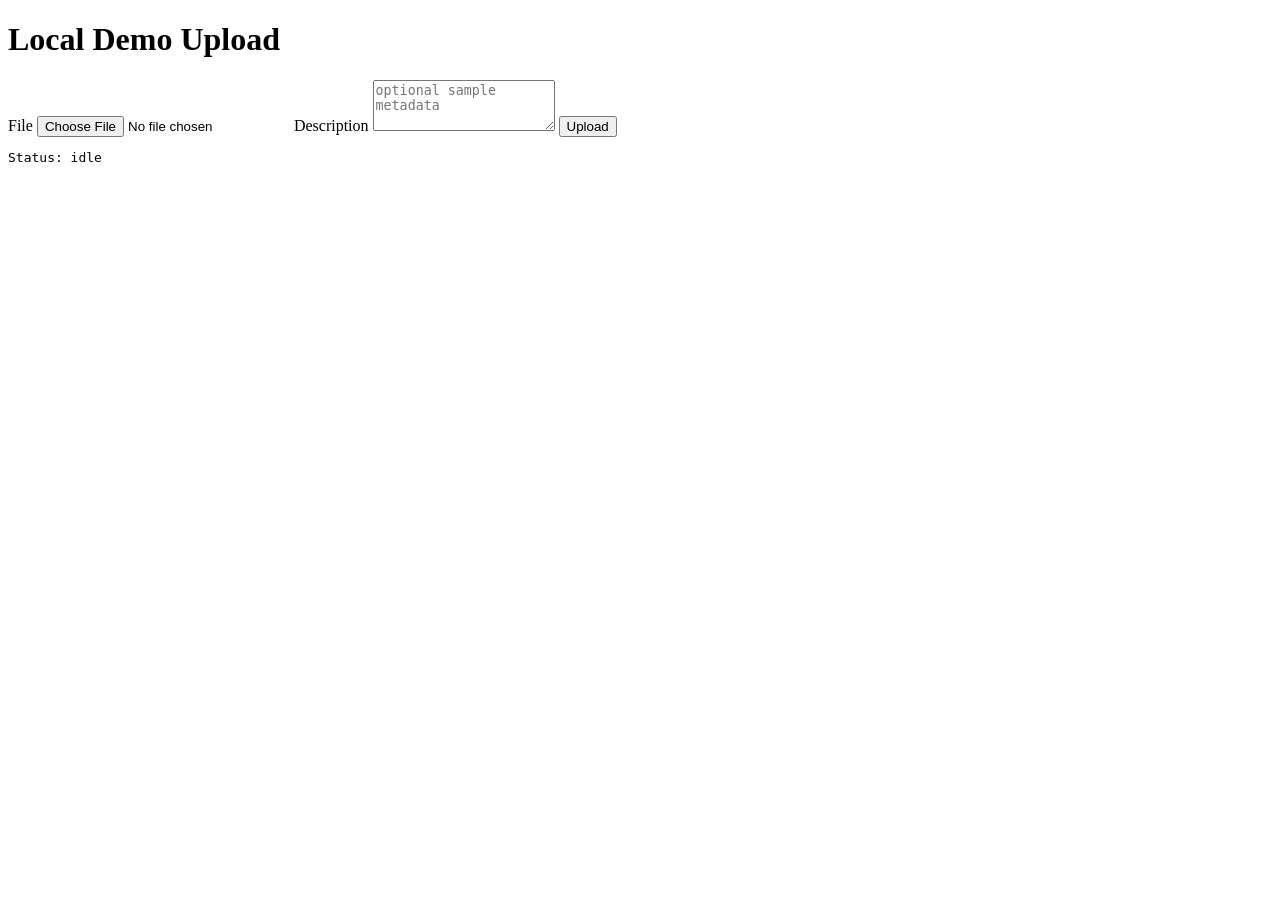
==== Ellito/demo_index.html @ 0b97d854 "connects to sample database" ====
<!doctype html>
<html lang="en">
<head>
  <meta charset="utf-8" />
  <meta name="viewport" content="width=device-width,initial-scale=1" />
  <title>Local Demo Upload</title>
</head>
<body>
  <h1>Local Demo Upload</h1>
  <form id="uploadForm">
    <label>File
      <input id="fileInput" type="file" required />
    </label>
    <label>Description
      <textarea id="description" rows="3" placeholder="optional sample metadata"></textarea>
    </label>
    <button type="submit">Upload</button>
  </form>

  <pre id="result">Status: idle</pre>

  <script src="/demo_app.js"></script>
</body>
</html>
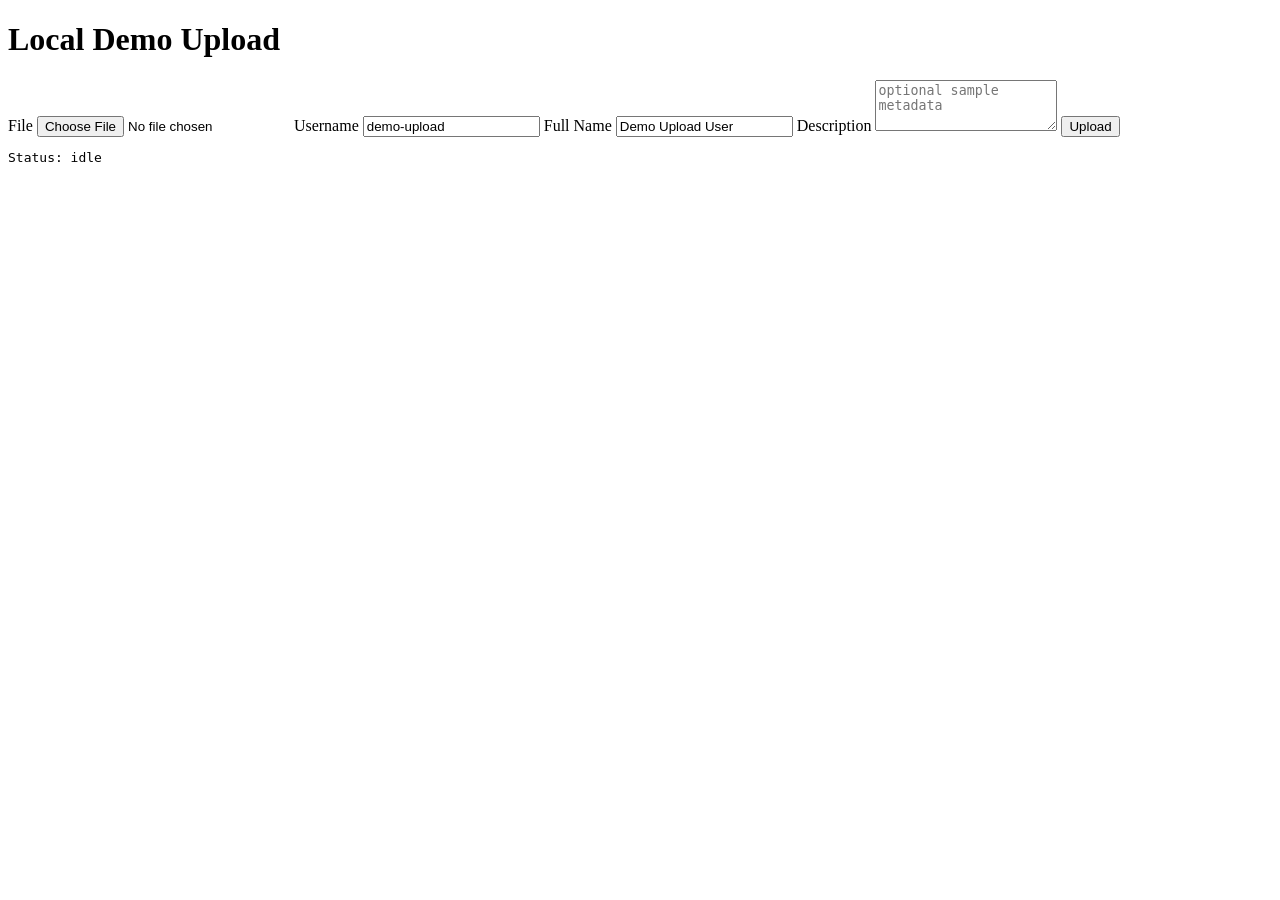
==== commit b62567be: "new elliott attempt" ====
--- a/Ellito/demo_index.html
+++ b/Ellito/demo_index.html
@@ -11,6 +11,12 @@
     <label>File
       <input id="fileInput" type="file" required />
     </label>
+    <label>Username
+      <input id="username" type="text" value="demo-upload" required />
+    </label>
+    <label>Full Name
+      <input id="fullName" type="text" value="Demo Upload User" />
+    </label>
     <label>Description
       <textarea id="description" rows="3" placeholder="optional sample metadata"></textarea>
     </label>
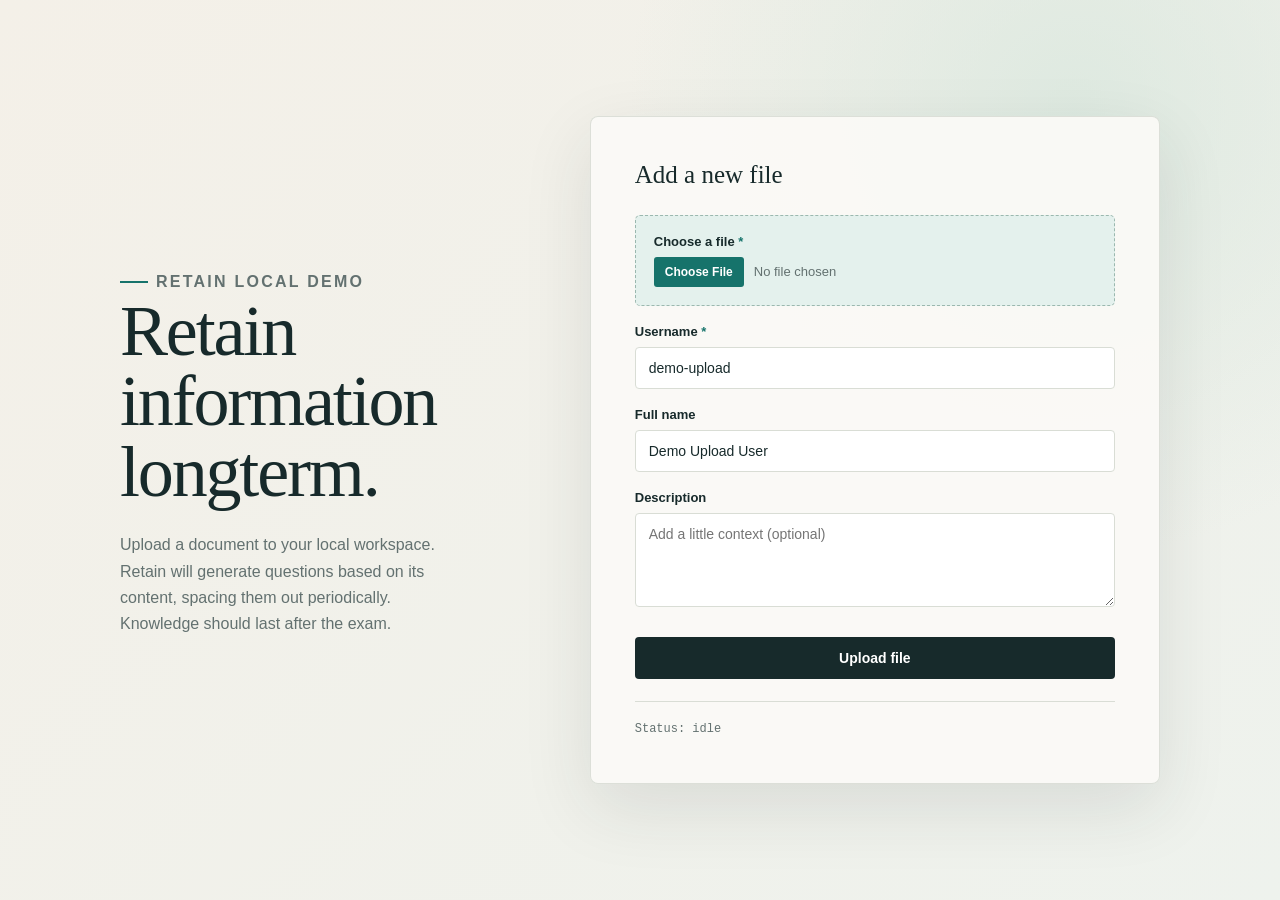
==== commit 89d45abd: "tried again to make frontend pretty" ====
--- a/Ellito/demo_index.html
+++ b/Ellito/demo_index.html
@@ -3,28 +3,240 @@
 <head>
   <meta charset="utf-8" />
   <meta name="viewport" content="width=device-width,initial-scale=1" />
-  <title>Local Demo Upload</title>
+  <meta name="theme-color" content="#f4f0e8" />
+  <title>Retain | Local Upload</title>
+  <style>
+    :root {
+      color-scheme: light;
+      --ink: #172a2b;
+      --muted: #637170;
+      --paper: #fbfaf7;
+      --canvas: #f4f0e8;
+      --line: #d9ddd5;
+      --accent: #16736b;
+      --accent-dark: #0d514c;
+      --accent-soft: #e4f1ed;
+      --shadow: 0 24px 70px rgba(32, 48, 44, 0.11);
+    }
+
+    * { box-sizing: border-box; }
+
+    body {
+      min-height: 100vh;
+      margin: 0;
+      background:
+        radial-gradient(circle at 84% 12%, rgba(214, 230, 220, 0.7), transparent 28rem),
+        linear-gradient(135deg, var(--canvas) 0%, #eef2ed 100%);
+      color: var(--ink);
+      font-family: "Trebuchet MS", "Segoe UI", sans-serif;
+    }
+
+    .page {
+      width: min(100% - 40px, 1040px);
+      min-height: 100vh;
+      margin: 0 auto;
+      padding: 52px 0;
+      display: grid;
+      grid-template-columns: minmax(220px, 0.8fr) minmax(0, 1.2fr);
+      align-items: center;
+      gap: clamp(32px, 7vw, 92px);
+    }
+
+    .intro { padding-bottom: 18px; }
+
+    .eyebrow {
+      display: inline-flex;
+      align-items: center;
+      gap: 8px;
+      margin: 0 0 22px;
+      color: var(--accent-dark);
+      font-size: 12px;
+      font-weight: 700;
+      letter-spacing: 0.14em;
+      text-transform: uppercase;
+    }
+
+    .eyebrow::before {
+      width: 28px;
+      height: 2px;
+      background: var(--accent);
+      content: "";
+    }
+
+    h1 {
+      max-width: 420px;
+      margin: 0;
+      font-family: Georgia, "Times New Roman", serif;
+      font-size: clamp(42px, 6vw, 72px);
+      font-weight: 400;
+      letter-spacing: -0.03em;
+      line-height: 0.98;
+    }
+
+    .intro p {
+      max-width: 340px;
+      margin: 25px 0 0;
+      color: var(--muted);
+      font-size: 16px;
+      line-height: 1.65;
+    }
+
+    .form-panel {
+      padding: clamp(24px, 5vw, 44px);
+      background: rgba(251, 250, 247, 0.92);
+      border: 1px solid rgba(217, 221, 213, 0.9);
+      border-radius: 8px;
+      box-shadow: var(--shadow);
+    }
+
+    .form-heading {
+      margin: 0 0 26px;
+      font-family: Georgia, "Times New Roman", serif;
+      font-size: 25px;
+      font-weight: 400;
+    }
+
+    .field { display: block; margin-top: 18px; }
+    .field:first-of-type { margin-top: 0; }
+
+    .field-label {
+      display: block;
+      margin-bottom: 8px;
+      color: var(--ink);
+      font-size: 13px;
+      font-weight: 700;
+    }
+
+    .required { color: var(--accent); }
+
+    input[type="text"], textarea {
+      width: 100%;
+      border: 1px solid var(--line);
+      border-radius: 4px;
+      background: #fff;
+      color: var(--ink);
+      font: inherit;
+      font-size: 14px;
+      outline: none;
+      padding: 12px 13px;
+      transition: border-color 160ms ease, box-shadow 160ms ease;
+    }
+
+    textarea { min-height: 94px; resize: vertical; }
+
+    input[type="text"]:focus, textarea:focus {
+      border-color: var(--accent);
+      box-shadow: 0 0 0 3px rgba(22, 115, 107, 0.13);
+    }
+
+    .file-picker {
+      display: block;
+      padding: 18px;
+      border: 1px dashed #9bb8af;
+      border-radius: 5px;
+      background: var(--accent-soft);
+      cursor: pointer;
+      transition: background 160ms ease, border-color 160ms ease;
+    }
+
+    .file-picker:hover, .file-picker:focus-within {
+      border-color: var(--accent);
+      background: #d9ece6;
+    }
+
+    input[type="file"] {
+      width: 100%;
+      color: var(--muted);
+      font: inherit;
+      font-size: 13px;
+    }
+
+    input[type="file"]::file-selector-button {
+      margin-right: 10px;
+      padding: 8px 11px;
+      border: 0;
+      border-radius: 3px;
+      background: var(--accent);
+      color: #fff;
+      cursor: pointer;
+      font: inherit;
+      font-size: 12px;
+      font-weight: 700;
+    }
+
+    button {
+      width: 100%;
+      margin-top: 26px;
+      padding: 13px 18px;
+      border: 0;
+      border-radius: 4px;
+      background: var(--ink);
+      color: #fff;
+      cursor: pointer;
+      font: inherit;
+      font-size: 14px;
+      font-weight: 700;
+      transition: background 160ms ease, transform 160ms ease;
+    }
+
+    button:hover { background: var(--accent-dark); transform: translateY(-1px); }
+    button:focus-visible { outline: 3px solid rgba(22, 115, 107, 0.3); outline-offset: 3px; }
+
+    #result {
+      min-height: 24px;
+      margin: 22px 0 0;
+      padding-top: 18px;
+      border-top: 1px solid var(--line);
+      color: var(--muted);
+      font: 12px/1.6 Consolas, "Courier New", monospace;
+      white-space: pre-wrap;
+      overflow-wrap: anywhere;
+    }
+
+    @media (max-width: 700px) {
+      .page { width: min(100% - 28px, 520px); padding: 32px 0; display: block; }
+      .intro { padding: 12px 4px 32px; }
+      h1 { font-size: clamp(44px, 14vw, 64px); }
+      .intro p { margin-top: 18px; }
+      .form-panel { padding: 24px 20px; }
+    }
+  </style>
 </head>
 <body>
-  <h1>Local Demo Upload</h1>
-  <form id="uploadForm">
-    <label>File
-      <input id="fileInput" type="file" required />
-    </label>
-    <label>Username
-      <input id="username" type="text" value="demo-upload" required />
-    </label>
-    <label>Full Name
-      <input id="fullName" type="text" value="Demo Upload User" />
-    </label>
-    <label>Description
-      <textarea id="description" rows="3" placeholder="optional sample metadata"></textarea>
-    </label>
-    <button type="submit">Upload</button>
-  </form>
-
-  <pre id="result">Status: idle</pre>
+  <main class="page">
+    <section class="intro" aria-labelledby="page-title">
+      <p class="eyebrow">Retain local demo</p>
+      <h1 id="page-title">Retain information longterm.</h1>
+      <p>Upload a document to your local workspace. Retain will generate questions based on its content, spacing them out periodically. Knowledge should last after the exam.</p>
+    </section>
+
+    <section class="form-panel" aria-labelledby="form-heading">
+      <h2 class="form-heading" id="form-heading">Add a new file</h2>
+      <form id="uploadForm">
+        <label class="field file-picker">
+          <span class="field-label">Choose a file <span class="required" aria-hidden="true">*</span></span>
+          <input id="fileInput" type="file" required />
+        </label>
+        <label class="field">
+          <span class="field-label">Username <span class="required" aria-hidden="true">*</span></span>
+          <input id="username" type="text" value="demo-upload" required />
+        </label>
+        <label class="field">
+          <span class="field-label">Full name</span>
+          <input id="fullName" type="text" value="Demo Upload User" />
+        </label>
+        <label class="field">
+          <span class="field-label">Description</span>
+          <textarea id="description" rows="3" placeholder="Add a little context (optional)"></textarea>
+        </label>
+        <button type="submit">Upload file</button>
+      </form>
+
+      <pre id="result" role="status" aria-live="polite">Status: idle</pre>
+    </section>
+  </main>
 
   <script src="/demo_app.js"></script>
 </body>
 </html>
+
